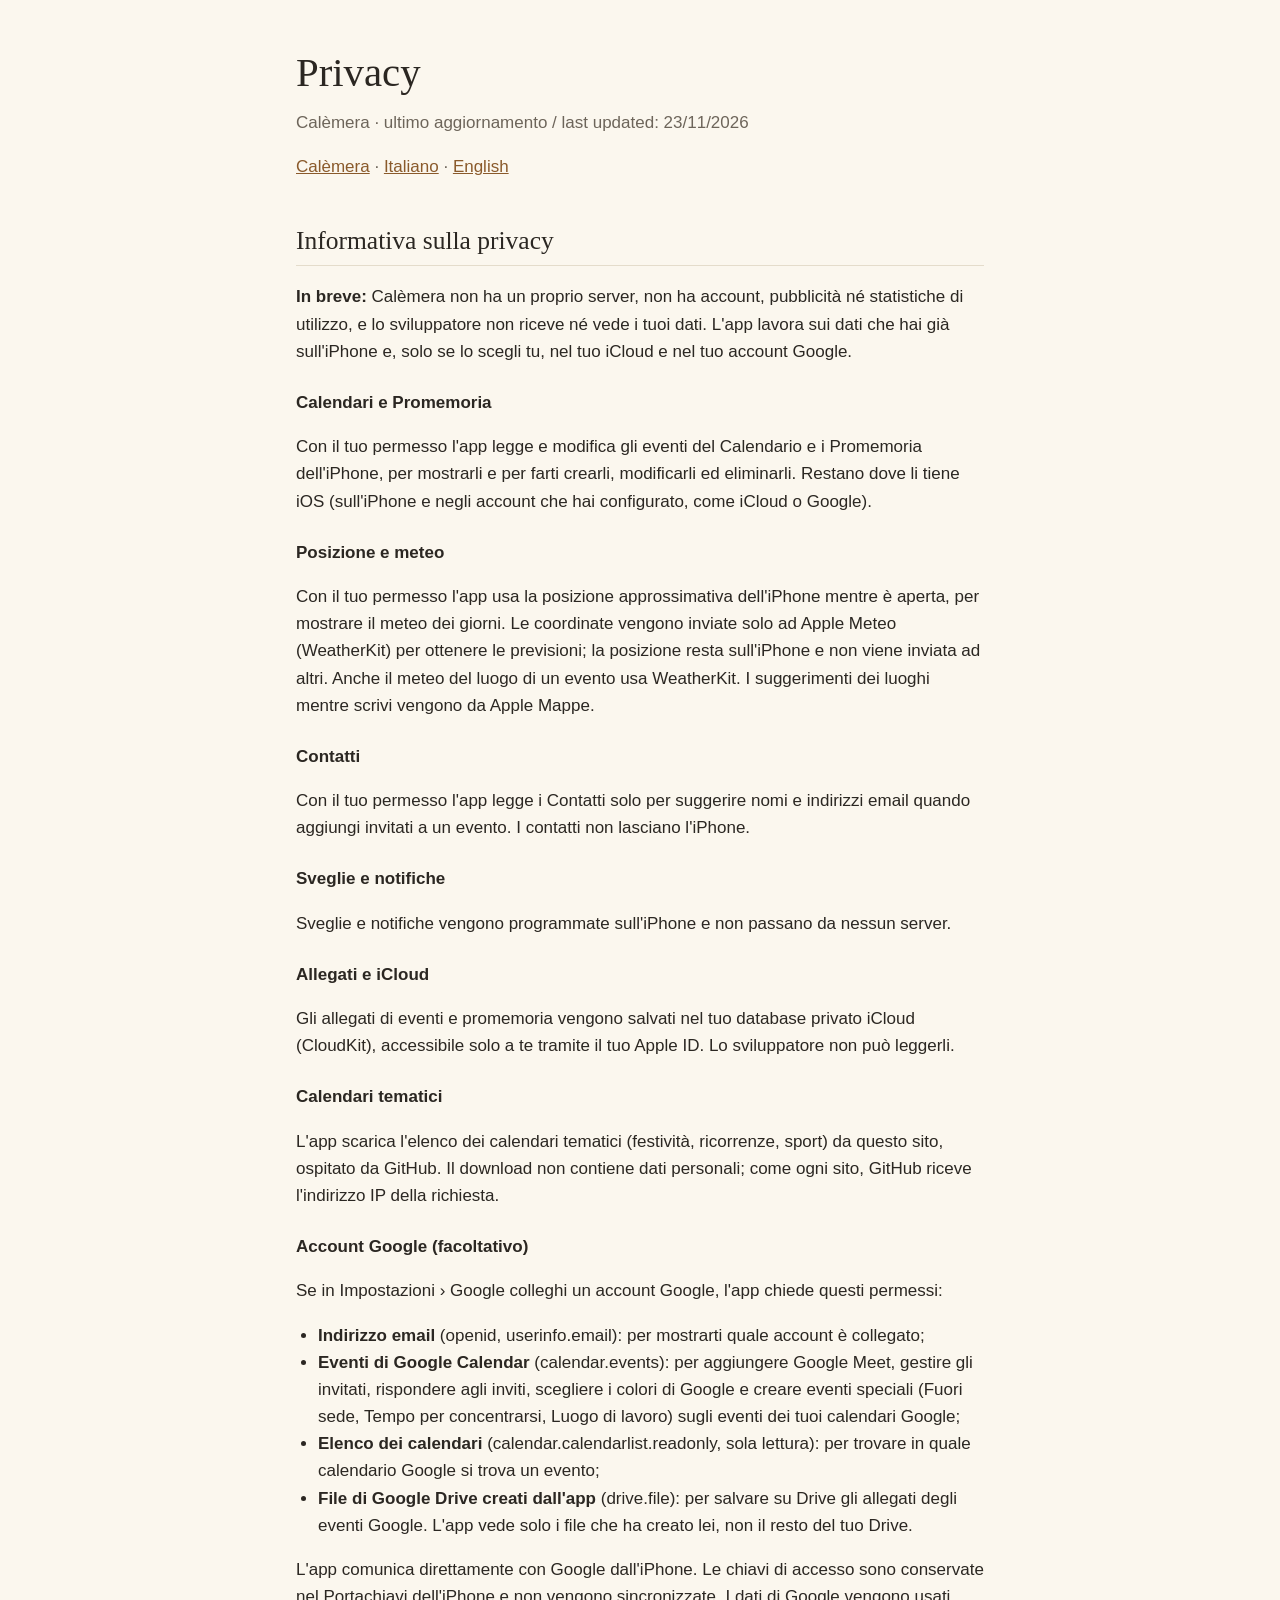
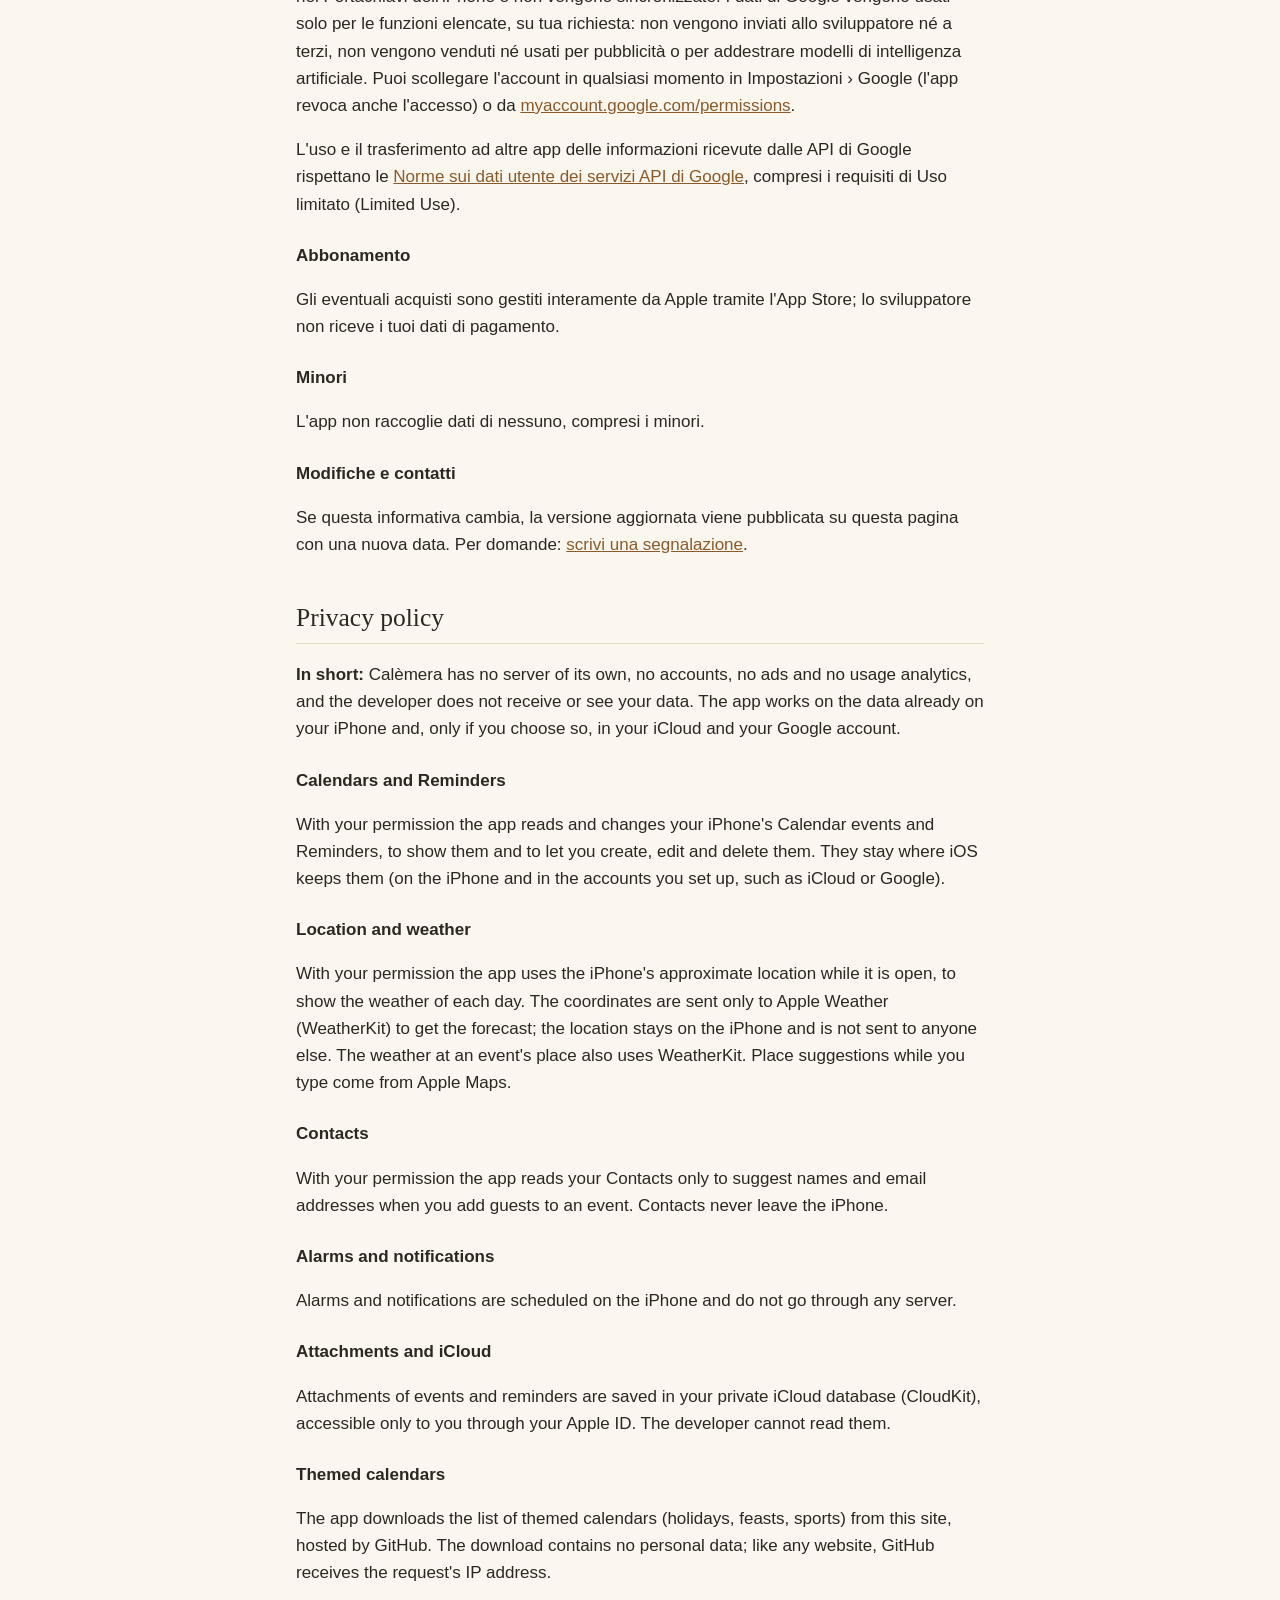
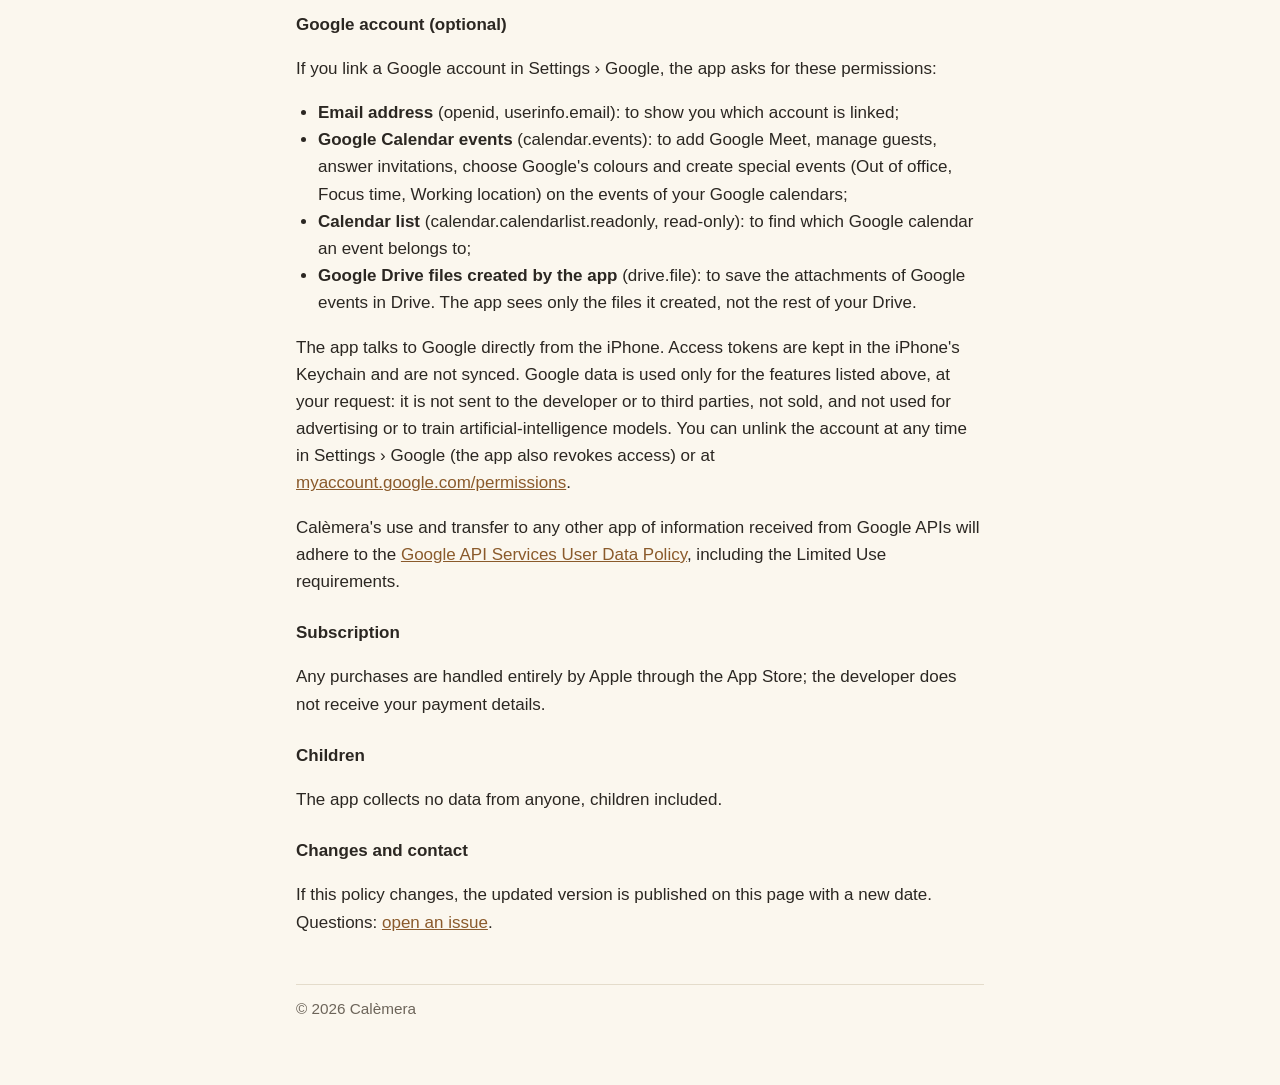
==== privacy.html @ 686ca351 "Home page e informativa sulla privacy (italiano e inglese) Co-Authored-By: Claude Opus 5.5 <noreply@" ====
<!doctype html>
<html lang="it">
<head>
<meta charset="utf-8">
<meta name="viewport" content="width=device-width, initial-scale=1">
<title>Calèmera · Privacy</title>
<meta name="description" content="Informativa sulla privacy di Calèmera. Calèmera privacy policy.">
<link rel="stylesheet" href="style.css">
</head>
<body>
<main>
<h1>Privacy</h1>
<p class="sub">Calèmera · ultimo aggiornamento / last updated: 23/11/2026</p>
<nav><a href="index.html">Calèmera</a> · <a href="#it">Italiano</a> · <a href="#en">English</a></nav>

<section id="it" lang="it">
<h2>Informativa sulla privacy</h2>
<p><strong>In breve:</strong> Calèmera non ha un proprio server, non ha account, pubblicità né statistiche di utilizzo, e lo sviluppatore non riceve né vede i tuoi dati. L'app lavora sui dati che hai già sull'iPhone e, solo se lo scegli tu, nel tuo iCloud e nel tuo account Google.</p>

<h3>Calendari e Promemoria</h3>
<p>Con il tuo permesso l'app legge e modifica gli eventi del Calendario e i Promemoria dell'iPhone, per mostrarli e per farti crearli, modificarli ed eliminarli. Restano dove li tiene iOS (sull'iPhone e negli account che hai configurato, come iCloud o Google).</p>

<h3>Posizione e meteo</h3>
<p>Con il tuo permesso l'app usa la posizione approssimativa dell'iPhone mentre è aperta, per mostrare il meteo dei giorni. Le coordinate vengono inviate solo ad Apple Meteo (WeatherKit) per ottenere le previsioni; la posizione resta sull'iPhone e non viene inviata ad altri. Anche il meteo del luogo di un evento usa WeatherKit. I suggerimenti dei luoghi mentre scrivi vengono da Apple Mappe.</p>

<h3>Contatti</h3>
<p>Con il tuo permesso l'app legge i Contatti solo per suggerire nomi e indirizzi email quando aggiungi invitati a un evento. I contatti non lasciano l'iPhone.</p>

<h3>Sveglie e notifiche</h3>
<p>Sveglie e notifiche vengono programmate sull'iPhone e non passano da nessun server.</p>

<h3>Allegati e iCloud</h3>
<p>Gli allegati di eventi e promemoria vengono salvati nel tuo database privato iCloud (CloudKit), accessibile solo a te tramite il tuo Apple ID. Lo sviluppatore non può leggerli.</p>

<h3>Calendari tematici</h3>
<p>L'app scarica l'elenco dei calendari tematici (festività, ricorrenze, sport) da questo sito, ospitato da GitHub. Il download non contiene dati personali; come ogni sito, GitHub riceve l'indirizzo IP della richiesta.</p>

<h3>Account Google (facoltativo)</h3>
<p>Se in Impostazioni › Google colleghi un account Google, l'app chiede questi permessi:</p>
<ul>
<li><strong>Indirizzo email</strong> (openid, userinfo.email): per mostrarti quale account è collegato;</li>
<li><strong>Eventi di Google Calendar</strong> (calendar.events): per aggiungere Google Meet, gestire gli invitati, rispondere agli inviti, scegliere i colori di Google e creare eventi speciali (Fuori sede, Tempo per concentrarsi, Luogo di lavoro) sugli eventi dei tuoi calendari Google;</li>
<li><strong>Elenco dei calendari</strong> (calendar.calendarlist.readonly, sola lettura): per trovare in quale calendario Google si trova un evento;</li>
<li><strong>File di Google Drive creati dall'app</strong> (drive.file): per salvare su Drive gli allegati degli eventi Google. L'app vede solo i file che ha creato lei, non il resto del tuo Drive.</li>
</ul>
<p>L'app comunica direttamente con Google dall'iPhone. Le chiavi di accesso sono conservate nel Portachiavi dell'iPhone e non vengono sincronizzate. I dati di Google vengono usati solo per le funzioni elencate, su tua richiesta: non vengono inviati allo sviluppatore né a terzi, non vengono venduti né usati per pubblicità o per addestrare modelli di intelligenza artificiale. Puoi scollegare l'account in qualsiasi momento in Impostazioni › Google (l'app revoca anche l'accesso) o da <a href="https://myaccount.google.com/permissions">myaccount.google.com/permissions</a>.</p>
<p>L'uso e il trasferimento ad altre app delle informazioni ricevute dalle API di Google rispettano le <a href="https://developers.google.com/terms/api-services-user-data-policy">Norme sui dati utente dei servizi API di Google</a>, compresi i requisiti di Uso limitato (Limited Use).</p>

<h3>Abbonamento</h3>
<p>Gli eventuali acquisti sono gestiti interamente da Apple tramite l'App Store; lo sviluppatore non riceve i tuoi dati di pagamento.</p>

<h3>Minori</h3>
<p>L'app non raccoglie dati di nessuno, compresi i minori.</p>

<h3>Modifiche e contatti</h3>
<p>Se questa informativa cambia, la versione aggiornata viene pubblicata su questa pagina con una nuova data. Per domande: <a href="https://github.com/valeriomsalerno/calemera-data/issues">scrivi una segnalazione</a>.</p>
</section>

<section id="en" lang="en">
<h2>Privacy policy</h2>
<p><strong>In short:</strong> Calèmera has no server of its own, no accounts, no ads and no usage analytics, and the developer does not receive or see your data. The app works on the data already on your iPhone and, only if you choose so, in your iCloud and your Google account.</p>

<h3>Calendars and Reminders</h3>
<p>With your permission the app reads and changes your iPhone's Calendar events and Reminders, to show them and to let you create, edit and delete them. They stay where iOS keeps them (on the iPhone and in the accounts you set up, such as iCloud or Google).</p>

<h3>Location and weather</h3>
<p>With your permission the app uses the iPhone's approximate location while it is open, to show the weather of each day. The coordinates are sent only to Apple Weather (WeatherKit) to get the forecast; the location stays on the iPhone and is not sent to anyone else. The weather at an event's place also uses WeatherKit. Place suggestions while you type come from Apple Maps.</p>

<h3>Contacts</h3>
<p>With your permission the app reads your Contacts only to suggest names and email addresses when you add guests to an event. Contacts never leave the iPhone.</p>

<h3>Alarms and notifications</h3>
<p>Alarms and notifications are scheduled on the iPhone and do not go through any server.</p>

<h3>Attachments and iCloud</h3>
<p>Attachments of events and reminders are saved in your private iCloud database (CloudKit), accessible only to you through your Apple ID. The developer cannot read them.</p>

<h3>Themed calendars</h3>
<p>The app downloads the list of themed calendars (holidays, feasts, sports) from this site, hosted by GitHub. The download contains no personal data; like any website, GitHub receives the request's IP address.</p>

<h3>Google account (optional)</h3>
<p>If you link a Google account in Settings › Google, the app asks for these permissions:</p>
<ul>
<li><strong>Email address</strong> (openid, userinfo.email): to show you which account is linked;</li>
<li><strong>Google Calendar events</strong> (calendar.events): to add Google Meet, manage guests, answer invitations, choose Google's colours and create special events (Out of office, Focus time, Working location) on the events of your Google calendars;</li>
<li><strong>Calendar list</strong> (calendar.calendarlist.readonly, read-only): to find which Google calendar an event belongs to;</li>
<li><strong>Google Drive files created by the app</strong> (drive.file): to save the attachments of Google events in Drive. The app sees only the files it created, not the rest of your Drive.</li>
</ul>
<p>The app talks to Google directly from the iPhone. Access tokens are kept in the iPhone's Keychain and are not synced. Google data is used only for the features listed above, at your request: it is not sent to the developer or to third parties, not sold, and not used for advertising or to train artificial-intelligence models. You can unlink the account at any time in Settings › Google (the app also revokes access) or at <a href="https://myaccount.google.com/permissions">myaccount.google.com/permissions</a>.</p>
<p>Calèmera's use and transfer to any other app of information received from Google APIs will adhere to the <a href="https://developers.google.com/terms/api-services-user-data-policy">Google API Services User Data Policy</a>, including the Limited Use requirements.</p>

<h3>Subscription</h3>
<p>Any purchases are handled entirely by Apple through the App Store; the developer does not receive your payment details.</p>

<h3>Children</h3>
<p>The app collects no data from anyone, children included.</p>

<h3>Changes and contact</h3>
<p>If this policy changes, the updated version is published on this page with a new date. Questions: <a href="https://github.com/valeriomsalerno/calemera-data/issues">open an issue</a>.</p>
</section>

<footer>© 2026 Calèmera</footer>
</main>
</body>
</html>
---- style.css ----
:root { --paper:#fbf7ee; --ink:#2b2722; --muted:#6d655a; --rule:#e4dccb; --accent:#8a5a2b; }
@media (prefers-color-scheme: dark) { :root { --paper:#1f1d1a; --ink:#ece6da; --muted:#a89f90; --rule:#3a3631; --accent:#d9a46a; } }
* { box-sizing:border-box; }
body { margin:0; background:var(--paper); color:var(--ink); font:17px/1.6 -apple-system, "Helvetica Neue", Helvetica, Arial, sans-serif; }
main { max-width:720px; margin:0 auto; padding:40px 16px 64px; }
h1 { font-family:Georgia, "Times New Roman", serif; font-weight:normal; font-size:2.4em; margin:0 0 4px; }
h2 { font-family:Georgia, "Times New Roman", serif; font-weight:normal; font-size:1.5em; margin:40px 0 8px; border-bottom:1px solid var(--rule); padding-bottom:4px; }
h3 { font-size:1em; margin:24px 0 4px; }
p.sub { color:var(--muted); margin-top:0; }
a { color:var(--accent); }
nav { margin:16px 0 24px; color:var(--muted); }
ul { padding-inline-start:22px; }
footer { margin-top:48px; color:var(--muted); font-size:.9em; border-top:1px solid var(--rule); padding-top:12px; }
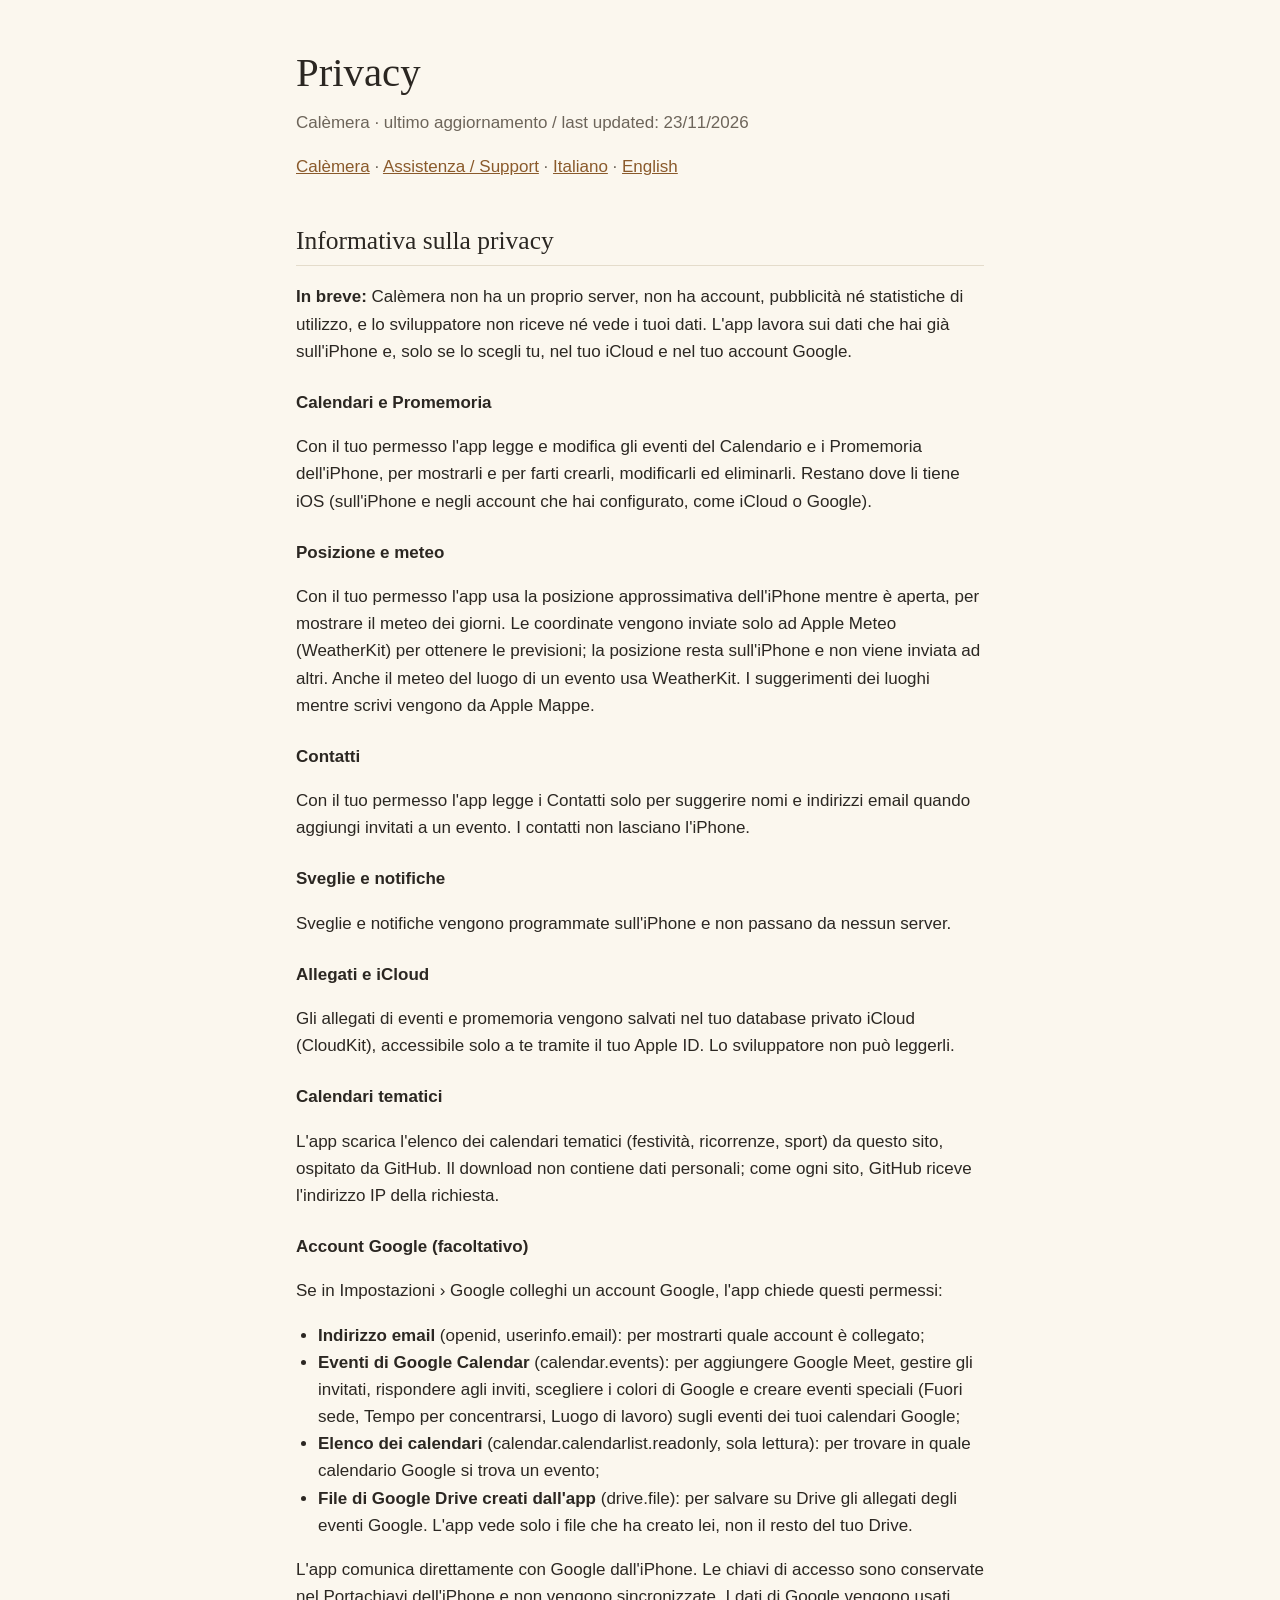
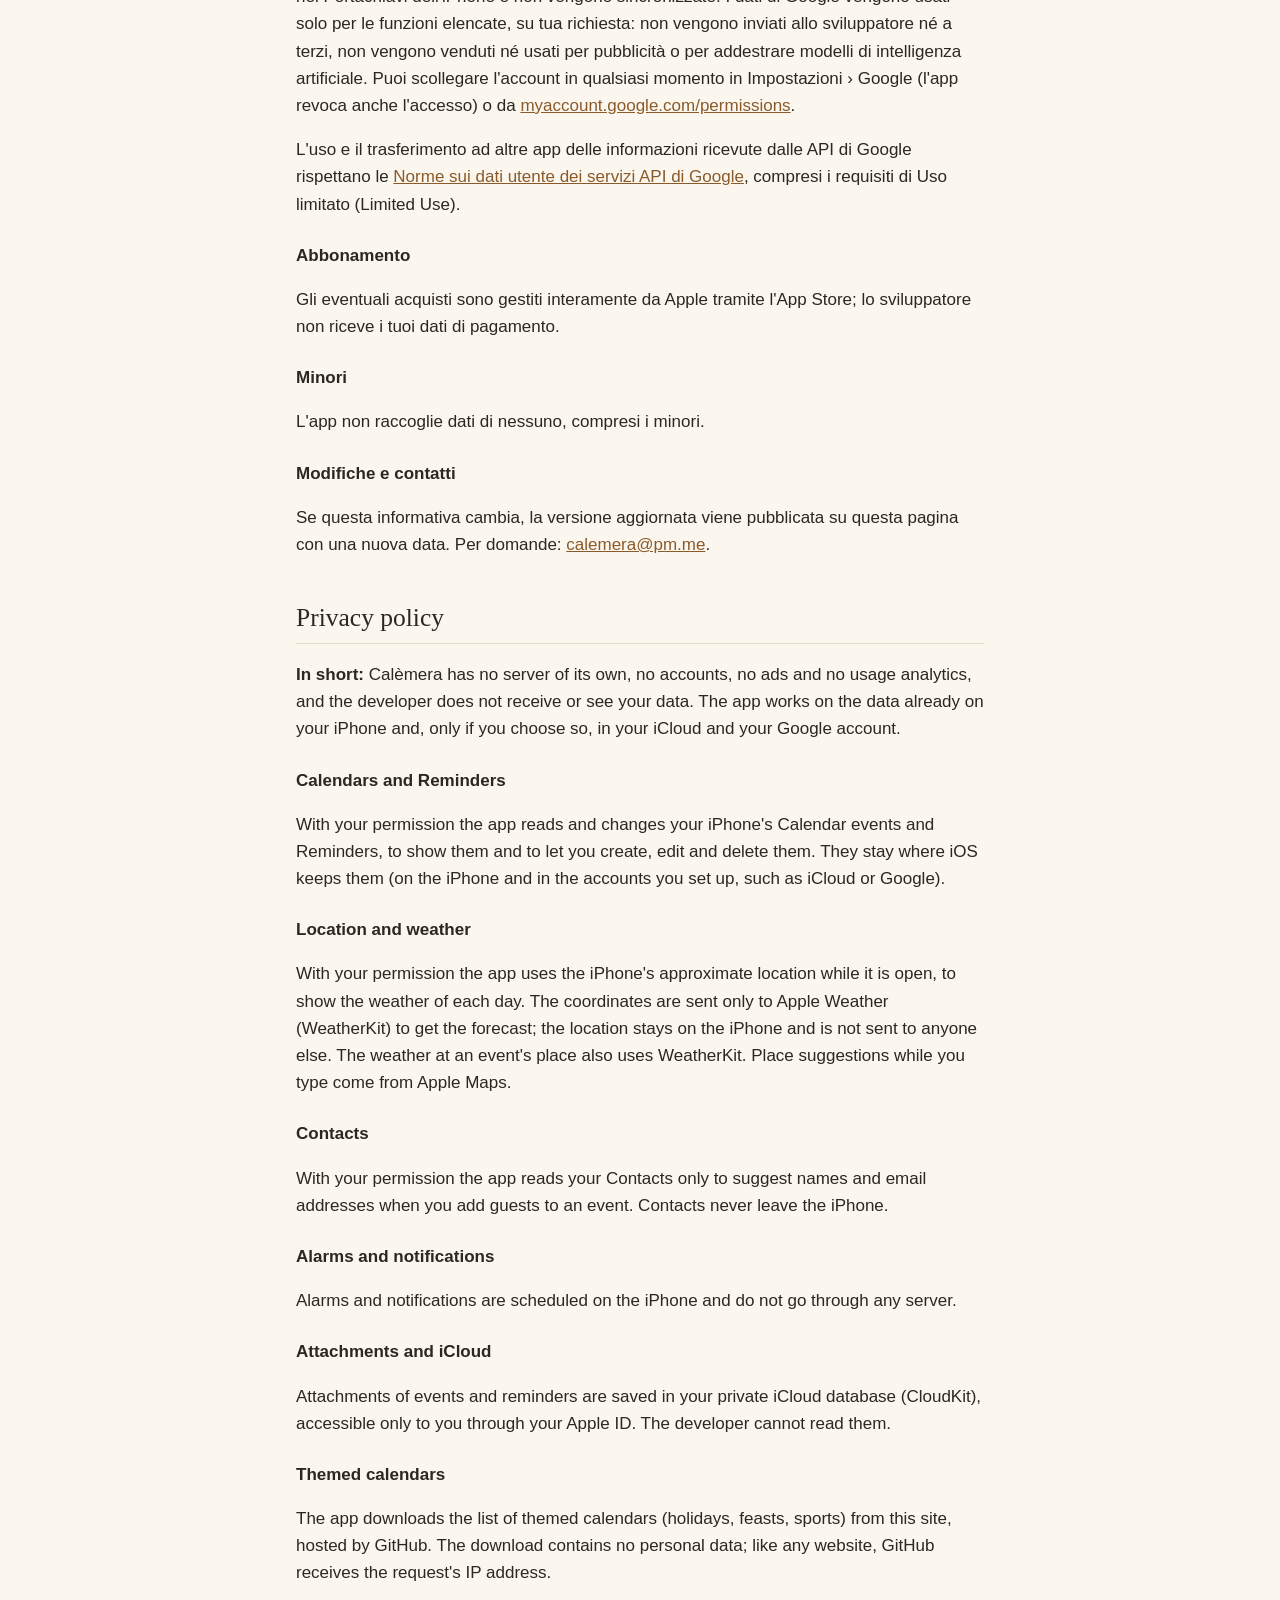
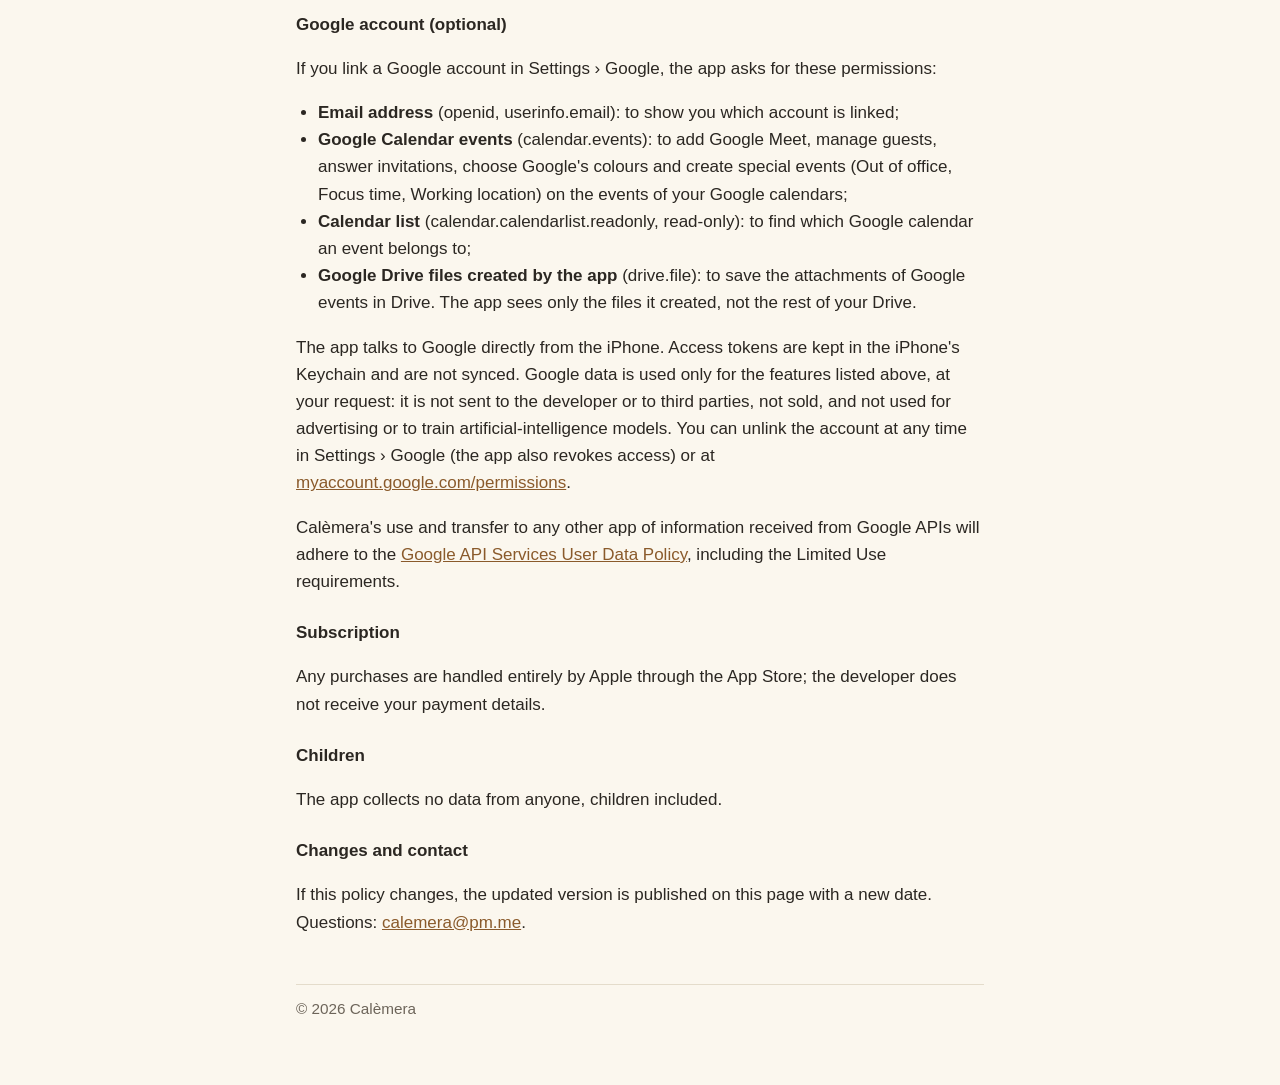
==== commit 4f2cc67d: "Email di assistenza calemera@pm.me e pagina di supporto (italiano e inglese) Co-Authored-By: Claude " ====
--- a/privacy.html
+++ b/privacy.html
@@ -11,7 +11,7 @@
 <main>
 <h1>Privacy</h1>
 <p class="sub">Calèmera · ultimo aggiornamento / last updated: 23/11/2026</p>
-<nav><a href="index.html">Calèmera</a> · <a href="#it">Italiano</a> · <a href="#en">English</a></nav>
+<nav><a href="index.html">Calèmera</a> · <a href="support.html">Assistenza / Support</a> · <a href="#it">Italiano</a> · <a href="#en">English</a></nav>
 
 <section id="it" lang="it">
 <h2>Informativa sulla privacy</h2>
@@ -53,7 +53,7 @@
 <p>L'app non raccoglie dati di nessuno, compresi i minori.</p>
 
 <h3>Modifiche e contatti</h3>
-<p>Se questa informativa cambia, la versione aggiornata viene pubblicata su questa pagina con una nuova data. Per domande: <a href="https://github.com/valeriomsalerno/calemera-data/issues">scrivi una segnalazione</a>.</p>
+<p>Se questa informativa cambia, la versione aggiornata viene pubblicata su questa pagina con una nuova data. Per domande: <a href="mailto:calemera@pm.me">calemera@pm.me</a>.</p>
 </section>
 
 <section id="en" lang="en">
@@ -96,7 +96,7 @@
 <p>The app collects no data from anyone, children included.</p>
 
 <h3>Changes and contact</h3>
-<p>If this policy changes, the updated version is published on this page with a new date. Questions: <a href="https://github.com/valeriomsalerno/calemera-data/issues">open an issue</a>.</p>
+<p>If this policy changes, the updated version is published on this page with a new date. Questions: <a href="mailto:calemera@pm.me">calemera@pm.me</a>.</p>
 </section>
 
 <footer>© 2026 Calèmera</footer>
